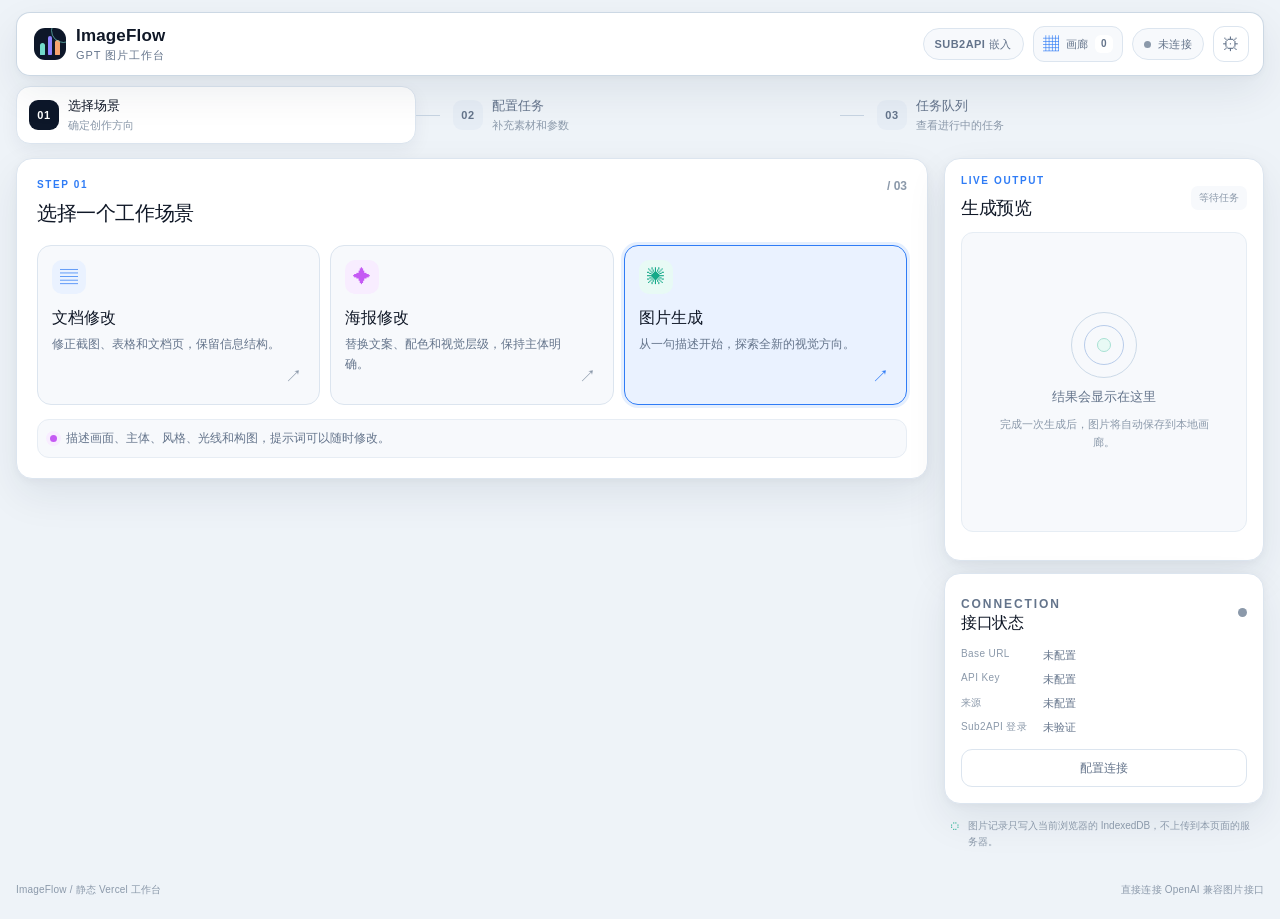
==== index.html @ b9e1495c "完善任务队列状态与重试展示" ====
<!doctype html>
<html lang="zh-CN">
  <head>
    <meta charset="UTF-8" />
    <meta name="viewport" content="width=device-width, initial-scale=1.0" />
    <meta name="theme-color" content="#0d1729" />
    <meta
      name="description"
      content="面向 gpt-image-2 的静态图片生成与编辑工作台。"
    />
    <title>ImageFlow · GPT 图片工作台</title>
    <link rel="stylesheet" href="./styles.css" />
  </head>
  <body>
    <div class="app-shell">
      <header class="topbar">
        <a class="brand" href="#top" aria-label="ImageFlow 首页">
          <span class="brand-mark" aria-hidden="true">
            <span></span><span></span><span></span>
          </span>
          <span class="brand-copy">
            <strong>ImageFlow</strong>
            <small>GPT 图片工作台</small>
          </span>
        </a>

        <div class="topbar-meta">
          <span id="embedBadge" class="meta-chip" hidden>SUB2API 嵌入</span>
          <button id="galleryButton" class="gallery-nav-button" type="button" role="tab" aria-selected="false" data-step-target="gallery" aria-controls="step-gallery" title="打开本地画廊">
            <span class="gallery-nav-icon" aria-hidden="true">▦</span>
            <span class="gallery-nav-label">画廊</span>
            <span id="galleryCount" class="gallery-nav-count">0</span>
          </button>
          <span id="connectionStatus" class="status-chip is-idle">
            <i aria-hidden="true"></i>
            未连接
          </span>
          <button id="settingsButton" class="icon-button" type="button" aria-label="打开连接设置" title="连接设置">
            <span aria-hidden="true">⚙</span>
          </button>
        </div>
      </header>

      <main id="top" class="page-content">
        <nav class="stepper" aria-label="创作步骤">
          <button class="stepper-item is-active" type="button" data-step-target="scene">
            <span class="step-number">01</span>
            <span>
              <strong>选择场景</strong>
              <small>确定创作方向</small>
            </span>
          </button>
          <span class="stepper-line" aria-hidden="true"></span>
          <button class="stepper-item" type="button" data-step-target="workspace">
            <span class="step-number">02</span>
            <span>
              <strong>配置任务</strong>
              <small>补充素材和参数</small>
            </span>
          </button>
          <span class="stepper-line" aria-hidden="true"></span>
          <button class="stepper-item" type="button" data-step-target="queue">
            <span class="step-number">03</span>
            <span>
              <strong>任务队列</strong>
              <small>查看进行中的任务</small>
            </span>
          </button>
        </nav>

        <div class="content-grid">
          <section class="main-column">
            <section id="step-scene" class="step-panel is-visible" data-step-panel="scene">
              <div class="panel-heading">
                <div>
                  <p class="panel-eyebrow">STEP 01</p>
                  <h2>选择一个工作场景</h2>
                </div>
                <span class="panel-index">/ 03</span>
              </div>

              <div class="scene-grid">
                <button class="scene-card" type="button" data-scene="document">
                  <span class="scene-icon scene-icon-blue" aria-hidden="true">▤</span>
                  <span class="scene-card-copy">
                    <strong>文档修改</strong>
                    <small>修正截图、表格和文档页，保留信息结构。</small>
                  </span>
                  <span class="scene-arrow" aria-hidden="true">↗</span>
                </button>
                <button class="scene-card" type="button" data-scene="poster">
                  <span class="scene-icon scene-icon-pink" aria-hidden="true">✦</span>
                  <span class="scene-card-copy">
                    <strong>海报修改</strong>
                    <small>替换文案、配色和视觉层级，保持主体明确。</small>
                  </span>
                  <span class="scene-arrow" aria-hidden="true">↗</span>
                </button>
                <button class="scene-card" type="button" data-scene="generate">
                  <span class="scene-icon scene-icon-mint" aria-hidden="true">✺</span>
                  <span class="scene-card-copy">
                    <strong>图片生成</strong>
                    <small>从一句描述开始，探索全新的视觉方向。</small>
                  </span>
                  <span class="scene-arrow" aria-hidden="true">↗</span>
                </button>
              </div>

              <div class="scene-note">
                <span class="note-dot" aria-hidden="true"></span>
                <span id="sceneHint">点击场景卡片后会直接进入任务配置。</span>
              </div>
            </section>

            <section id="step-workspace" class="step-panel" data-step-panel="workspace" hidden>
              <div class="panel-heading">
                <div>
                  <p class="panel-eyebrow">STEP 02</p>
                  <h2 id="workspaceTitle">配置图片生成任务</h2>
                </div>
                <span class="panel-index">/ 03</span>
              </div>

              <div id="editSourceBlock" class="source-block" hidden>
                <div class="subheading-row">
                  <div>
                    <h3>上传参考图片</h3>
                    <p>支持拖拽、文件选择和直接粘贴，最多 4 张。</p>
                  </div>
                  <button id="clearUploadsButton" class="text-button" type="button">清空</button>
                </div>
                <label id="dropzone" class="dropzone" for="imageInput">
                  <input id="imageInput" type="file" accept="image/*" multiple />
                  <span class="dropzone-symbol" aria-hidden="true">＋</span>
                  <strong>拖拽图片到这里，或点击选择</strong>
                  <small>也可以直接粘贴剪贴板中的图片</small>
                  <div id="uploadPreview" class="upload-preview" aria-live="polite"></div>
                </label>
              </div>

              <div class="prompt-block">
                <div class="subheading-row">
                  <div>
                    <h3>提示词</h3>
                    <p id="promptHint">先写清楚用户要修改或生成的内容，再按需应用右侧预置规则。</p>
                  </div>
                  <button id="resetPromptButton" class="text-button" type="button">恢复场景默认</button>
                </div>
                <div class="prompt-layout">
                  <div class="prompt-column prompt-editor">
                    <div class="prompt-column-heading">
                      <div>
                        <h4>用户要求</h4>
                        <p>描述需要修改的具体区域、文字或生成目标。</p>
                      </div>
                      <span class="prompt-column-tag">可编辑</span>
                    </div>
                    <label class="sr-only" for="promptInput">用户要求</label>
                    <textarea id="promptInput" rows="10" placeholder="例如：将标题改为……，仅修改指定区域，其余内容保持不变。"></textarea>
                  </div>
                  <div class="prompt-column prompt-presets">
                    <div class="prompt-column-heading">
                      <div>
                        <h4>基本要求</h4>
                      </div>
                      <span class="prompt-column-tag">可编辑</span>
                    </div>
                    <label class="field">
                      <span>预置项</span>
                      <select id="promptPresetSelect"></select>
                    </label>
                    <div id="presetPreview" class="preset-preview">
                      <span id="presetPreviewLabel">已应用 · 自动保存</span>
                      <label class="sr-only" for="presetPromptInput">基本要求内容</label>
                      <textarea id="presetPromptInput" rows="8" placeholder="可留空；留空后本次任务只使用用户要求。"></textarea>
                    </div>
                    <div class="preset-actions">
                      <span id="presetSaveStatus" class="preset-save-status">修改会自动保存到本地</span>
                      <button id="restorePresetButton" class="text-button" type="button">恢复预置默认</button>
                    </div>
                  </div>
                </div>
              </div>

              <div class="settings-grid">
                <label class="field">
                  <span>图片尺寸（自动识别源图）</span>
                  <select id="sizeInput">
                    <option value="auto">自动适配源图</option>
                    <option value="1024x1024">1024 × 1024</option>
                    <option value="1536x1024">1536 × 1024</option>
                    <option value="1024x1536">1024 × 1536</option>
                    <option value="2048x2048">2048 × 2048</option>
                    <option value="2048x1152">2048 × 1152</option>
                    <option value="1152x2048">1152 × 2048</option>
                  </select>
                  <small id="sourceSizeHint" class="field-hint">生图场景将显式传递 size=auto。</small>
                </label>
                <label class="field">
                  <span>质量</span>
                  <select id="qualityInput">
                    <option value="auto">自动</option>
                    <option value="low">低</option>
                    <option value="medium">标准</option>
                    <option value="high">高</option>
                  </select>
                </label>
                <label class="field">
                  <span>生成数量</span>
                  <input id="countInput" type="number" min="1" max="4" value="1" inputmode="numeric" />
                </label>
              </div>

              <div id="submitMessage" class="form-message" role="status" aria-live="polite"></div>
              <div class="panel-actions panel-actions-split">
                <button class="secondary-button" type="button" data-step-target="scene">← 返回场景</button>
                <button id="submitButton" class="primary-button" type="button">
                  <span id="submitButtonLabel">加入生成队列</span> <span aria-hidden="true">↗</span>
                </button>
              </div>
            </section>

            <section id="step-queue" class="step-panel" data-step-panel="queue" hidden>
              <div class="panel-heading">
                <div>
                  <p class="panel-eyebrow">STEP 03 / QUEUE</p>
                  <h2>任务队列</h2>
                </div>
                <button id="refreshQueueButton" class="text-button" type="button">刷新队列</button>
              </div>
              <div class="queue-summary">
                <span>任务会保存到当前浏览器，刷新页面后会继续处理。</span>
                <strong><span id="queueCount">0</span> 个进行中任务</strong>
              </div>
              <div id="queueList" class="queue-list" aria-live="polite"></div>
            </section>

            <section id="step-gallery" class="step-panel" data-step-panel="gallery" hidden>
              <div class="panel-heading">
                <div>
                  <p class="panel-eyebrow">LOCAL GALLERY</p>
                  <h2>本地画廊</h2>
                </div>
                <div class="panel-heading-actions">
                  <span id="gallerySummary" class="panel-action-summary">0 张图片</span>
                  <button id="clearGalleryButton" class="text-button danger-text-button" type="button">清空画廊</button>
                </div>
              </div>
              <p class="gallery-description">生成结果只保存在当前浏览器的 IndexedDB 中，可单独删除或一次性清理。</p>
              <div id="galleryGrid" class="gallery-grid"></div>
            </section>
          </section>

          <aside class="side-column">
            <section class="preview-card">
              <div class="preview-heading">
                <div>
                  <p class="panel-eyebrow">LIVE OUTPUT</p>
                  <h2>生成预览</h2>
                </div>
                <span id="previewStatus" class="preview-status">等待任务</span>
              </div>
              <div id="resultPreview" class="result-preview">
                <div class="result-empty">
                  <span class="result-orbit" aria-hidden="true"></span>
                  <strong>结果会显示在这里</strong>
                  <small>完成一次生成后，图片将自动保存到本地画廊。</small>
                </div>
              </div>
              <div id="resultMeta" class="result-meta" hidden></div>
            </section>

            <section class="connection-card">
              <div class="subheading-row">
                <div>
                  <p class="panel-eyebrow">CONNECTION</p>
                  <h2>接口状态</h2>
                </div>
                <span id="connectionDot" class="connection-dot is-idle" aria-hidden="true"></span>
              </div>
              <dl class="connection-list">
                <div>
                  <dt>Base URL</dt>
                  <dd id="baseUrlValue">未配置</dd>
                </div>
                <div>
                  <dt>API Key</dt>
                  <dd id="apiKeyValue">未配置</dd>
                </div>
                <div>
                  <dt>来源</dt>
                  <dd id="configSourceValue">等待配置</dd>
                </div>
                <div id="sub2apiAuthRow" hidden>
                  <dt>Sub2API 登录</dt>
                  <dd id="sub2apiAuthValue">未验证</dd>
                </div>
              </dl>
              <button id="connectionButton" class="secondary-button full-width" type="button">配置连接</button>
            </section>

            <div class="privacy-note">
              <span aria-hidden="true">◌</span>
              <span>图片记录只写入当前浏览器的 IndexedDB，不上传到本页面的服务器。</span>
            </div>
          </aside>
        </div>
      </main>

      <footer class="footer">
        <span>ImageFlow / 静态 Vercel 工作台</span>
        <span>直接连接 OpenAI 兼容图片接口</span>
      </footer>
    </div>

    <dialog id="settingsDialog" class="settings-dialog">
      <form id="settingsForm" method="dialog" class="dialog-card">
        <div class="dialog-heading">
          <div>
            <p class="panel-eyebrow">CONNECTION SETTINGS</p>
            <h2>连接你的图片接口</h2>
          </div>
          <button id="closeSettingsButton" class="icon-button" type="button" aria-label="关闭设置">×</button>
        </div>
        <p class="dialog-copy">嵌入 Sub2API 时会自动读取名为 image 的启用 Key；也支持 URL 参数注入和手动临时修改。手动填写的 API Key 只保存在当前标签页。</p>
        <label class="field">
          <span>Base URL</span>
          <input id="baseUrlInput" type="url" placeholder="https://gpt222.solov.cc" autocomplete="url" required />
        </label>
        <label class="field">
          <span>API Key</span>
          <input id="apiKeyInput" type="password" placeholder="sk-…" autocomplete="off" required />
        </label>
        <label class="field">
          <span>模型名称</span>
          <input id="modelInput" type="text" placeholder="gpt-image-2" autocomplete="off" required />
        </label>
        <p id="settingsMessage" class="form-message" role="alert"></p>
        <div class="dialog-actions">
          <button id="cancelSettingsButton" class="secondary-button" type="button">取消</button>
          <button class="primary-button" type="submit">保存连接</button>
        </div>
      </form>
    </dialog>

    <dialog id="lightboxDialog" class="lightbox-dialog">
      <button id="closeLightboxButton" class="lightbox-close" type="button" aria-label="关闭预览">×</button>
      <img id="lightboxImage" src="" alt="生成结果大图" />
      <div class="lightbox-actions">
        <span id="lightboxCaption"></span>
        <a id="downloadButton" class="secondary-button" href="#" download>下载图片</a>
      </div>
    </dialog>

    <div id="toast" class="toast" role="status" aria-live="polite"></div>
    <script src="./app.js" defer></script>
  </body>
</html>
---- styles.css ----
:root {
  --ink: #101827;
  --ink-muted: #64748b;
  --ink-soft: #8b99aa;
  --canvas: #eef3f8;
  --panel: #ffffff;
  --panel-soft: #f7f9fc;
  --line: #dce5ef;
  --line-strong: #c7d4e2;
  --navy: #0d1729;
  --blue: #2f7cf6;
  --blue-soft: #eaf2ff;
  --pink: #c55af4;
  --pink-soft: #f8edff;
  --mint: #14a989;
  --mint-soft: #e8faf5;
  --amber: #c88427;
  --amber-soft: #fff5df;
  --danger: #d24d5b;
  --danger-soft: #fff0f1;
  --shadow: 0 16px 40px rgba(19, 38, 63, 0.08), 0 2px 8px rgba(19, 38, 63, 0.04);
  --shadow-soft: 0 6px 18px rgba(19, 38, 63, 0.06);
  --radius: 16px;
  --radius-small: 10px;
  color-scheme: light;
  font-family: Inter, ui-sans-serif, -apple-system, BlinkMacSystemFont, "Segoe UI", "PingFang SC", "Hiragino Sans GB", "Microsoft YaHei", sans-serif;
  font-synthesis: none;
  text-rendering: optimizeLegibility;
}

* {
  box-sizing: border-box;
}

html {
  scroll-behavior: smooth;
}

body {
  margin: 0;
  min-width: 320px;
  min-height: 100vh;
  background: var(--canvas);
  color: var(--ink);
}

button,
input,
select,
textarea {
  font: inherit;
}

button,
a {
  -webkit-tap-highlight-color: transparent;
}

button {
  cursor: pointer;
}

button:disabled {
  cursor: not-allowed;
  opacity: 0.55;
}

a {
  color: inherit;
  text-decoration: none;
}

img {
  display: block;
  max-width: 100%;
}

.app-shell {
  width: min(1440px, calc(100% - 32px));
  margin: 0 auto;
}

.topbar {
  position: sticky;
  z-index: 10;
  top: 12px;
  display: flex;
  align-items: center;
  justify-content: space-between;
  min-height: 64px;
  padding: 10px 14px 10px 17px;
  border: 1px solid rgba(199, 212, 226, 0.9);
  border-radius: 14px;
  background: rgba(255, 255, 255, 0.96);
  box-shadow: var(--shadow);
  backdrop-filter: blur(18px);
}

.brand {
  display: inline-flex;
  align-items: center;
  gap: 10px;
}

.brand-mark {
  position: relative;
  display: inline-flex;
  align-items: flex-end;
  gap: 3px;
  width: 32px;
  height: 32px;
  padding: 5px 6px;
  overflow: hidden;
  border-radius: 11px;
  background: var(--navy);
}

.brand-mark::after {
  position: absolute;
  right: -10px;
  top: -10px;
  width: 23px;
  height: 23px;
  border: 1px solid rgba(116, 221, 207, 0.62);
  border-radius: 50%;
  content: "";
}

.brand-mark span {
  display: block;
  width: 5px;
  border-radius: 3px 3px 1px 1px;
  background: #72dcca;
}

.brand-mark span:nth-child(1) {
  height: 12px;
}

.brand-mark span:nth-child(2) {
  height: 19px;
  background: #8e83ff;
}

.brand-mark span:nth-child(3) {
  height: 15px;
  background: #f7a46f;
}

.brand-copy {
  display: grid;
  gap: 2px;
}

.brand-copy strong {
  font-size: 17px;
  letter-spacing: 0.01em;
}

.brand-copy small {
  color: var(--ink-muted);
  font-size: 11px;
  letter-spacing: 0.08em;
}

.topbar-meta {
  display: flex;
  align-items: center;
  gap: 9px;
}

.gallery-nav-button {
  display: inline-flex;
  align-items: center;
  gap: 7px;
  min-height: 36px;
  padding: 0 9px;
  border: 1px solid var(--line);
  border-radius: 11px;
  background: var(--panel-soft);
  color: var(--ink-muted);
  font-size: 11px;
  font-weight: 760;
  transition: border-color 160ms ease, background 160ms ease, color 160ms ease, transform 160ms ease;
}

.gallery-nav-button:hover,
.gallery-nav-button.is-active {
  border-color: #b7ccec;
  background: var(--blue-soft);
  color: var(--blue);
  transform: translateY(-1px);
}

.gallery-nav-icon {
  color: var(--blue);
  font-size: 16px;
  line-height: 1;
}

.gallery-nav-count {
  display: inline-grid;
  min-width: 18px;
  height: 18px;
  place-items: center;
  padding: 0 4px;
  border-radius: 6px;
  background: #fff;
  color: var(--ink-muted);
  font-size: 10px;
  line-height: 1;
}

.meta-chip,
.status-chip {
  display: inline-flex;
  align-items: center;
  gap: 7px;
  min-height: 32px;
  padding: 0 11px;
  border: 1px solid var(--line);
  border-radius: 999px;
  background: var(--panel-soft);
  color: var(--ink-muted);
  font-size: 11px;
  font-weight: 700;
  letter-spacing: 0.04em;
}

.status-chip i {
  width: 7px;
  height: 7px;
  border-radius: 50%;
  background: var(--ink-soft);
}

.status-chip.is-connected {
  border-color: #bfe9db;
  background: var(--mint-soft);
  color: #18866f;
}

.status-chip.is-connected i {
  background: var(--mint);
  box-shadow: 0 0 0 4px rgba(20, 169, 137, 0.12);
}

.status-chip.is-loading {
  border-color: #cbdcff;
  background: var(--blue-soft);
  color: #326dce;
}

.status-chip.is-loading i {
  background: var(--blue);
  animation: pulse 1.15s ease-in-out infinite;
}

.status-chip.is-error {
  border-color: #f0c7cb;
  background: var(--danger-soft);
  color: var(--danger);
}

.status-chip.is-error i {
  background: var(--danger);
}

.icon-button {
  display: inline-grid;
  place-items: center;
  width: 36px;
  height: 36px;
  padding: 0;
  border: 1px solid var(--line);
  border-radius: 11px;
  background: var(--panel);
  color: var(--ink-muted);
  font-size: 18px;
  line-height: 1;
  transition: border-color 160ms ease, color 160ms ease, transform 160ms ease;
}

.icon-button:hover {
  border-color: var(--line-strong);
  color: var(--ink);
  transform: translateY(-1px);
}

.page-content {
  padding: 22px 0 32px;
}

.panel-eyebrow {
  margin: 0 0 10px;
  color: var(--blue);
  font-size: 10px;
  font-weight: 800;
  letter-spacing: 0.16em;
}

.stepper {
  display: flex;
  align-items: center;
  margin-bottom: 14px;
}

.stepper-item {
  display: inline-flex;
  flex: 1;
  align-items: center;
  gap: 9px;
  min-width: 0;
  padding: 10px 12px;
  border: 1px solid transparent;
  border-radius: 14px;
  background: transparent;
  color: var(--ink-muted);
  text-align: left;
  transition: border-color 160ms ease, background 160ms ease, color 160ms ease;
}

.stepper-item:hover {
  border-color: var(--line);
  background: rgba(255, 255, 255, 0.55);
}

.stepper-item.is-active {
  border-color: var(--line);
  background: var(--panel);
  color: var(--ink);
  box-shadow: var(--shadow-soft);
}

.stepper-item.is-complete .step-number {
  background: var(--mint-soft);
  color: var(--mint);
}

.step-number {
  display: inline-grid;
  flex: 0 0 auto;
  place-items: center;
  width: 30px;
  height: 30px;
  border-radius: 9px;
  background: #e6edf5;
  color: var(--ink-muted);
  font-size: 11px;
  font-weight: 800;
  letter-spacing: 0.06em;
}

.stepper-item.is-active .step-number {
  background: var(--navy);
  color: #fff;
}

.stepper-item strong,
.stepper-item small {
  display: block;
}

.stepper-item strong {
  font-size: 13px;
}

.stepper-item small {
  margin-top: 3px;
  color: var(--ink-soft);
  font-size: 11px;
}

.stepper-line {
  width: 24px;
  height: 1px;
  background: var(--line-strong);
}

.content-grid {
  display: grid;
  grid-template-columns: minmax(0, 1fr) 320px;
  gap: 16px;
  align-items: start;
}

.main-column,
.side-column {
  min-width: 0;
}

.side-column {
  display: grid;
  gap: 12px;
}

.step-panel,
.preview-card,
.connection-card {
  border: 1px solid var(--line);
  border-radius: var(--radius);
  background: var(--panel);
  box-shadow: var(--shadow);
}

.step-panel {
  min-height: 0;
  padding: 20px;
}

.panel-heading,
.preview-heading,
.subheading-row,
.dialog-heading {
  display: flex;
  align-items: flex-start;
  justify-content: space-between;
  gap: 16px;
}

.panel-heading {
  margin-bottom: 18px;
}

.panel-heading-actions {
  display: inline-flex;
  align-items: center;
  gap: 14px;
}

.panel-action-summary {
  color: var(--ink-soft);
  font-size: 11px;
  white-space: nowrap;
}

.panel-heading h2,
.preview-heading h2,
.connection-card h2,
.dialog-heading h2 {
  margin: 0;
  font-size: 20px;
  font-weight: 760;
  letter-spacing: -0.02em;
}

.panel-index {
  color: var(--ink-soft);
  font-size: 12px;
  font-weight: 700;
}

.scene-grid {
  display: grid;
  grid-template-columns: repeat(3, minmax(0, 1fr));
  gap: 10px;
}

.scene-card {
  position: relative;
  display: grid;
  align-content: start;
  gap: 14px;
  min-height: 160px;
  padding: 14px;
  border: 1px solid var(--line);
  border-radius: 14px;
  background: var(--panel-soft);
  color: var(--ink);
  text-align: left;
  transition: border-color 160ms ease, background 160ms ease, box-shadow 160ms ease, transform 160ms ease;
}

.scene-card:hover {
  border-color: var(--line-strong);
  background: var(--panel);
  box-shadow: var(--shadow-soft);
  transform: translateY(-2px);
}

.scene-card.is-selected {
  border-color: var(--blue);
  background: var(--blue-soft);
  box-shadow: 0 0 0 3px rgba(47, 124, 246, 0.12);
}

.scene-icon {
  display: inline-grid;
  place-items: center;
  width: 34px;
  height: 34px;
  border-radius: 10px;
  font-size: 18px;
  font-weight: 700;
}

.scene-icon-blue {
  background: var(--blue-soft);
  color: var(--blue);
}

.scene-icon-pink {
  background: var(--pink-soft);
  color: var(--pink);
}

.scene-icon-mint {
  background: var(--mint-soft);
  color: var(--mint);
}

.scene-card-copy {
  display: grid;
  gap: 6px;
  padding-right: 16px;
}

.scene-card-copy strong {
  font-size: 16px;
}

.scene-card-copy small {
  color: var(--ink-muted);
  font-size: 12px;
  line-height: 1.65;
}

.scene-arrow {
  position: absolute;
  right: 17px;
  bottom: 16px;
  color: var(--ink-soft);
  font-size: 17px;
}

.scene-card.is-selected .scene-arrow {
  color: var(--blue);
}

.scene-note {
  display: flex;
  align-items: center;
  gap: 9px;
  margin-top: 14px;
  padding: 10px 12px;
  border: 1px solid #e7edf4;
  border-radius: 12px;
  background: var(--panel-soft);
  color: var(--ink-muted);
  font-size: 12px;
}

.note-dot {
  width: 7px;
  height: 7px;
  flex: 0 0 auto;
  border-radius: 50%;
  background: var(--pink);
  box-shadow: 0 0 0 4px var(--pink-soft);
}

.panel-actions {
  display: flex;
  justify-content: flex-end;
  gap: 10px;
  margin-top: 20px;
}

.panel-actions-split {
  justify-content: space-between;
  align-items: center;
}

.primary-button,
.secondary-button,
.text-button {
  border: 0;
  font-weight: 720;
  transition: border-color 160ms ease, background 160ms ease, color 160ms ease, transform 160ms ease;
}

.primary-button {
  display: inline-flex;
  align-items: center;
  justify-content: center;
  gap: 11px;
  min-height: 42px;
  padding: 0 16px;
  border-radius: 12px;
  background: var(--navy);
  color: #fff;
  font-size: 13px;
}

.primary-button:hover {
  background: #1a2b47;
  transform: translateY(-1px);
}

.secondary-button {
  display: inline-flex;
  align-items: center;
  justify-content: center;
  min-height: 38px;
  padding: 0 13px;
  border: 1px solid var(--line);
  border-radius: 11px;
  background: var(--panel);
  color: var(--ink-muted);
  font-size: 12px;
}

.secondary-button:hover {
  border-color: var(--line-strong);
  color: var(--ink);
  transform: translateY(-1px);
}

.text-button {
  padding: 3px 0;
  background: transparent;
  color: var(--blue);
  font-size: 12px;
}

.text-button:hover {
  color: #195fc1;
}

.full-width {
  width: 100%;
}

.source-block,
.prompt-block {
  margin-bottom: 18px;
}

.prompt-layout {
  display: grid;
  grid-template-columns: minmax(0, 1.12fr) minmax(250px, 0.88fr);
  gap: 10px;
}

.prompt-column {
  display: grid;
  align-content: start;
  gap: 9px;
  min-width: 0;
  padding: 12px;
  border: 1px solid var(--line);
  border-radius: 12px;
  background: var(--panel-soft);
}

.prompt-column-heading {
  display: flex;
  align-items: flex-start;
  justify-content: space-between;
  gap: 12px;
}

.prompt-column-heading h4 {
  margin: 0;
  color: var(--ink);
  font-size: 13px;
}

.prompt-column-heading p {
  margin: 4px 0 0;
  color: var(--ink-muted);
  font-size: 11px;
  line-height: 1.5;
}

.prompt-column-tag {
  display: inline-flex;
  flex: 0 0 auto;
  align-items: center;
  min-height: 22px;
  padding: 0 7px;
  border-radius: 7px;
  background: #fff;
  color: var(--ink-soft);
  font-size: 10px;
  font-weight: 760;
}

.prompt-editor textarea {
  height: 150px;
  min-height: 150px;
  background: #fff;
}

.prompt-presets .field {
  gap: 6px;
}

.preset-preview {
  display: grid;
  gap: 6px;
  min-height: 96px;
  padding: 9px 10px;
  border: 1px solid #dfe8f2;
  border-radius: 10px;
  background: #fff;
}

.preset-preview > span {
  color: var(--blue);
  font-size: 10px;
  font-weight: 800;
  letter-spacing: 0.08em;
}

.preset-preview textarea {
  min-height: 120px;
  height: 120px;
  padding: 9px 10px;
  border-color: #dfe8f2;
  background: #fff;
  color: var(--ink-muted);
  font-size: 11px;
  line-height: 1.65;
}

.preset-actions {
  display: flex;
  align-items: center;
  justify-content: space-between;
  gap: 10px;
}

.preset-save-status {
  color: var(--ink-soft);
  font-size: 10px;
  line-height: 1.45;
}

.danger-text-button {
  color: var(--danger);
}

.danger-text-button:hover {
  color: #ad3545;
}

.subheading-row {
  align-items: center;
  margin-bottom: 9px;
}

.subheading-row h3 {
  margin: 0;
  font-size: 13px;
  font-weight: 760;
}

.subheading-row p {
  margin: 5px 0 0;
  color: var(--ink-muted);
  font-size: 12px;
  line-height: 1.5;
}

.dropzone {
  display: grid;
  justify-items: center;
  gap: 7px;
  min-height: 120px;
  padding: 20px 16px;
  border: 1px dashed #aec4db;
  border-radius: 12px;
  background: #f8fbff;
  color: var(--ink-muted);
  text-align: center;
  transition: border-color 160ms ease, background 160ms ease;
}

.dropzone:hover,
.dropzone.is-dragging {
  border-color: var(--blue);
  background: var(--blue-soft);
}

.dropzone input {
  position: absolute;
  width: 1px;
  height: 1px;
  overflow: hidden;
  clip: rect(0 0 0 0);
  clip-path: inset(50%);
  white-space: nowrap;
}

.dropzone-symbol {
  display: inline-grid;
  place-items: center;
  width: 35px;
  height: 35px;
  border: 1px solid #c3d8ee;
  border-radius: 11px;
  background: #fff;
  color: var(--blue);
  font-size: 22px;
  line-height: 1;
}

.dropzone strong {
  color: var(--ink);
  font-size: 13px;
}

.dropzone small {
  color: var(--ink-soft);
  font-size: 11px;
}

.dropzone .upload-preview {
  width: 100%;
  justify-items: stretch;
}

.upload-preview {
  display: grid;
  grid-template-columns: repeat(auto-fill, minmax(125px, 1fr));
  gap: 8px;
  margin-top: 10px;
}

.upload-card {
  position: relative;
  overflow: hidden;
  border: 1px solid var(--line);
  border-radius: 12px;
  background: var(--panel-soft);
}

.upload-card img {
  width: 100%;
  aspect-ratio: 1;
  object-fit: cover;
}

.upload-card-footer {
  display: flex;
  align-items: center;
  justify-content: space-between;
  gap: 7px;
  padding: 8px 9px;
}

.upload-card-footer span {
  overflow: hidden;
  color: var(--ink-muted);
  font-size: 10px;
  text-overflow: ellipsis;
  white-space: nowrap;
}

.remove-upload {
  display: inline-grid;
  flex: 0 0 auto;
  place-items: center;
  width: 22px;
  height: 22px;
  padding: 0;
  border: 0;
  border-radius: 7px;
  background: var(--danger-soft);
  color: var(--danger);
  font-size: 14px;
}

textarea,
select,
input[type="text"],
input[type="url"],
input[type="password"],
input[type="number"] {
  width: 100%;
  border: 1px solid var(--line);
  border-radius: 11px;
  background: var(--panel-soft);
  color: var(--ink);
  outline: none;
  transition: border-color 160ms ease, box-shadow 160ms ease, background 160ms ease;
}

textarea {
  min-height: 150px;
  resize: vertical;
  padding: 11px 12px;
  font-size: 12px;
  line-height: 1.55;
}

textarea::placeholder,
input::placeholder {
  color: #a4afbe;
}

select,
input[type="text"],
input[type="url"],
input[type="password"],
input[type="number"] {
  min-height: 38px;
  padding: 0 10px;
  font-size: 11px;
}

textarea:focus,
select:focus,
input:focus {
  border-color: var(--blue);
  background: #fff;
  box-shadow: 0 0 0 3px rgba(47, 124, 246, 0.12);
}

.settings-grid {
  display: grid;
  grid-template-columns: 1.35fr 1fr 0.72fr;
  gap: 9px;
}

.field {
  display: grid;
  gap: 6px;
}

.field > span {
  color: var(--ink-muted);
  font-size: 10px;
  font-weight: 700;
}

.field-hint {
  min-height: 16px;
  color: var(--ink-soft);
  font-size: 10px;
  line-height: 1.45;
}

.form-message {
  min-height: 20px;
  margin: 10px 0 0;
  color: var(--ink-muted);
  font-size: 12px;
  line-height: 1.5;
}

.form-message.is-error {
  color: var(--danger);
}

.form-message.is-success {
  color: var(--mint);
}

.preview-card,
.connection-card {
  padding: 16px;
}

.preview-heading {
  align-items: center;
  margin-bottom: 12px;
}

.preview-heading h2 {
  font-size: 18px;
}

.preview-status {
  padding: 5px 8px;
  border-radius: 7px;
  background: var(--panel-soft);
  color: var(--ink-soft);
  font-size: 10px;
  font-weight: 800;
}

.preview-status.is-active {
  background: var(--blue-soft);
  color: var(--blue);
}

.preview-status.is-success {
  background: var(--mint-soft);
  color: var(--mint);
}

.preview-status.is-error {
  background: var(--danger-soft);
  color: var(--danger);
}

.result-preview {
  display: grid;
  min-height: 300px;
  overflow: hidden;
  place-items: center;
  border: 1px solid #e6edf4;
  border-radius: 12px;
  background: #f7f9fc;
}

.result-empty {
  display: grid;
  justify-items: center;
  gap: 10px;
  padding: 24px;
  color: var(--ink-soft);
  text-align: center;
}

.result-empty strong {
  color: var(--ink-muted);
  font-size: 13px;
}

.result-empty small {
  max-width: 210px;
  font-size: 11px;
  line-height: 1.6;
}

.result-orbit {
  position: relative;
  display: block;
  width: 66px;
  height: 66px;
  border: 1px solid #ccdae8;
  border-radius: 50%;
}

.result-orbit::before,
.result-orbit::after {
  position: absolute;
  inset: 12px;
  border: 1px solid #b8ccea;
  border-radius: 50%;
  content: "";
}

.result-orbit::after {
  inset: 25px;
  border-color: #a8e1d4;
  background: var(--mint-soft);
}

.result-image-grid {
  display: grid;
  grid-template-columns: repeat(2, minmax(0, 1fr));
  gap: 7px;
  width: 100%;
  padding: 8px;
}

.result-image-button {
  position: relative;
  display: block;
  overflow: hidden;
  padding: 0;
  border: 0;
  border-radius: 9px;
  background: #e9eef4;
}

.result-image-button img {
  width: 100%;
  aspect-ratio: 1;
  object-fit: cover;
  transition: transform 180ms ease;
}

.result-image-button:hover img {
  transform: scale(1.03);
}

.result-meta {
  display: flex;
  flex-wrap: wrap;
  gap: 7px 12px;
  margin-top: 12px;
  color: var(--ink-soft);
  font-size: 10px;
}

.result-meta span {
  display: inline-flex;
  align-items: center;
  gap: 5px;
}

.result-meta span::before {
  width: 4px;
  height: 4px;
  border-radius: 50%;
  background: var(--mint);
  content: "";
}

.connection-card h2 {
  font-size: 16px;
}

.connection-dot {
  width: 9px;
  height: 9px;
  border-radius: 50%;
  background: var(--ink-soft);
}

.connection-dot.is-connected {
  background: var(--mint);
  box-shadow: 0 0 0 5px rgba(20, 169, 137, 0.12);
}

.connection-dot.is-error {
  background: var(--danger);
  box-shadow: 0 0 0 5px rgba(210, 77, 91, 0.12);
}

.connection-list {
  display: grid;
  gap: 9px;
  margin: 14px 0;
}

.connection-list div {
  display: grid;
  grid-template-columns: 72px minmax(0, 1fr);
  gap: 10px;
  align-items: start;
}

.connection-list dt {
  color: var(--ink-soft);
  font-size: 10px;
  letter-spacing: 0.04em;
}

.connection-list dd {
  overflow: hidden;
  margin: 0;
  color: var(--ink-muted);
  font-size: 11px;
  text-overflow: ellipsis;
  white-space: nowrap;
}

.privacy-note {
  display: flex;
  gap: 9px;
  padding: 2px 6px;
  color: var(--ink-soft);
  font-size: 10px;
  line-height: 1.55;
}

.privacy-note > span:first-child {
  flex: 0 0 auto;
  color: var(--mint);
  font-size: 17px;
  line-height: 1;
}


.queue-summary {
  display: flex;
  align-items: center;
  justify-content: space-between;
  gap: 15px;
  margin: -5px 0 17px;
  padding: 11px 13px;
  border: 1px solid #e7edf4;
  border-radius: 11px;
  background: var(--panel-soft);
  color: var(--ink-muted);
  font-size: 11px;
  line-height: 1.5;
}

.queue-summary strong {
  flex: 0 0 auto;
  color: var(--blue);
  font-size: 11px;
}

.gallery-description {
  margin: -8px 0 18px;
  color: var(--ink-muted);
  font-size: 12px;
  line-height: 1.6;
}

.queue-list {
  display: grid;
  gap: 9px;
}

.queue-item {
  display: grid;
  grid-template-columns: auto minmax(0, 1fr) auto;
  gap: 12px;
  align-items: center;
  padding: 13px 14px;
  border: 1px solid var(--line);
  border-radius: 12px;
  background: var(--panel-soft);
}

.queue-status {
  display: inline-flex;
  align-items: center;
  min-height: 25px;
  padding: 0 7px;
  border-radius: 7px;
  background: #e9eef5;
  color: var(--ink-muted);
  font-size: 10px;
  font-weight: 800;
  white-space: nowrap;
}

.queue-status.queued,
.queue-status.running,
.queue-status.retrying {
  background: var(--blue-soft);
  color: var(--blue);
}

.queue-status.succeeded {
  background: var(--mint-soft);
  color: var(--mint);
}

.queue-status.failed {
  background: var(--danger-soft);
  color: var(--danger);
}

.queue-copy {
  min-width: 0;
}

.queue-copy strong,
.queue-copy small {
  display: block;
  overflow: hidden;
  text-overflow: ellipsis;
  white-space: nowrap;
}

.queue-copy strong {
  color: var(--ink);
  font-size: 12px;
}

.queue-copy small {
  margin-top: 4px;
  color: var(--ink-soft);
  font-size: 10px;
}

.queue-time {
  color: var(--ink-soft);
  font-size: 10px;
  white-space: nowrap;
}

.queue-actions {
  display: inline-flex;
  align-items: center;
  justify-content: flex-end;
  gap: 8px;
}

.queue-retry-button {
  padding: 0;
  color: var(--danger);
  font-size: 10px;
}

.empty-state {
  display: grid;
  place-items: center;
  min-height: 130px;
  padding: 24px;
  border: 1px dashed var(--line-strong);
  border-radius: 13px;
  color: var(--ink-soft);
  font-size: 12px;
  text-align: center;
}

.gallery-grid {
  display: grid;
  grid-template-columns: repeat(3, minmax(0, 1fr));
  gap: 12px;
}

.gallery-card {
  overflow: hidden;
  border: 1px solid var(--line);
  border-radius: 13px;
  background: var(--panel-soft);
}

.gallery-card-image {
  position: relative;
  display: block;
  width: 100%;
  padding: 0;
  border: 0;
  background: #e9eef4;
}

.gallery-card-image img {
  width: 100%;
  aspect-ratio: 1;
  object-fit: cover;
}

.gallery-card-body {
  display: grid;
  gap: 8px;
  padding: 11px;
}

.gallery-card-body strong {
  overflow: hidden;
  color: var(--ink);
  font-size: 11px;
  text-overflow: ellipsis;
  white-space: nowrap;
}

.gallery-card-body small {
  color: var(--ink-soft);
  font-size: 10px;
}

.gallery-card-actions {
  display: flex;
  gap: 7px;
}

.gallery-card-actions button,
.gallery-card-actions a {
  display: inline-flex;
  flex: 1;
  align-items: center;
  justify-content: center;
  min-height: 29px;
  padding: 0 7px;
  border: 1px solid var(--line);
  border-radius: 8px;
  background: var(--panel);
  color: var(--ink-muted);
  font-size: 10px;
}

.gallery-card-actions button:hover,
.gallery-card-actions a:hover {
  border-color: var(--line-strong);
  color: var(--ink);
}

.footer {
  display: flex;
  justify-content: space-between;
  gap: 16px;
  padding: 0 0 22px;
  color: var(--ink-soft);
  font-size: 10px;
  letter-spacing: 0.02em;
}

.settings-dialog,
.lightbox-dialog {
  width: min(460px, calc(100% - 30px));
  padding: 0;
  border: 0;
  border-radius: 18px;
  background: transparent;
  box-shadow: 0 26px 90px rgba(13, 23, 41, 0.22);
}

.settings-dialog::backdrop,
.lightbox-dialog::backdrop {
  background: rgba(13, 23, 41, 0.48);
  backdrop-filter: blur(5px);
}

.dialog-card {
  display: grid;
  gap: 14px;
  padding: 25px;
  border: 1px solid var(--line);
  border-radius: 18px;
  background: var(--panel);
}

.dialog-heading {
  align-items: center;
  margin-bottom: 1px;
}

.dialog-heading h2 {
  font-size: 20px;
}

.dialog-copy {
  margin: 0 0 2px;
  color: var(--ink-muted);
  font-size: 12px;
  line-height: 1.65;
}

.dialog-actions {
  display: flex;
  justify-content: flex-end;
  gap: 9px;
  margin-top: 4px;
}

.lightbox-dialog {
  width: min(900px, calc(100% - 24px));
  max-height: calc(100vh - 24px);
  padding: 12px;
  background: var(--navy);
}

.lightbox-dialog img {
  width: 100%;
  max-height: calc(100vh - 118px);
  border-radius: 10px;
  object-fit: contain;
  background: #182640;
}

.lightbox-close {
  position: absolute;
  top: 18px;
  right: 18px;
  z-index: 1;
  display: inline-grid;
  place-items: center;
  width: 32px;
  height: 32px;
  padding: 0;
  border: 1px solid rgba(255, 255, 255, 0.22);
  border-radius: 10px;
  background: rgba(13, 23, 41, 0.76);
  color: #fff;
  font-size: 20px;
}

.lightbox-actions {
  display: flex;
  align-items: center;
  justify-content: space-between;
  gap: 14px;
  padding: 10px 3px 0;
  color: #d5deeb;
  font-size: 11px;
}

.lightbox-actions .secondary-button {
  border-color: rgba(255, 255, 255, 0.22);
  background: transparent;
  color: #fff;
}

.toast {
  position: fixed;
  z-index: 40;
  right: 20px;
  bottom: 20px;
  max-width: min(360px, calc(100% - 40px));
  padding: 12px 15px;
  border: 1px solid var(--line);
  border-radius: 11px;
  background: var(--navy);
  color: #fff;
  box-shadow: var(--shadow);
  font-size: 12px;
  opacity: 0;
  pointer-events: none;
  transform: translateY(8px);
  transition: opacity 180ms ease, transform 180ms ease;
}

.toast.is-visible {
  opacity: 1;
  transform: translateY(0);
}

.sr-only {
  position: absolute;
  width: 1px;
  height: 1px;
  padding: 0;
  overflow: hidden;
  clip: rect(0, 0, 0, 0);
  white-space: nowrap;
  border: 0;
}

@keyframes pulse {
  0%,
  100% {
    opacity: 1;
    transform: scale(1);
  }

  50% {
    opacity: 0.45;
    transform: scale(0.72);
  }
}

@media (max-width: 1080px) {
  .content-grid {
    grid-template-columns: minmax(0, 1fr) 320px;
  }

  .scene-grid {
    grid-template-columns: 1fr;
  }

  .scene-card {
    min-height: 0;
    grid-template-columns: auto minmax(0, 1fr) auto;
    align-items: center;
    gap: 13px;
  }

  .scene-card-copy {
    padding-right: 0;
  }

  .scene-arrow {
    position: static;
  }
}

@media (max-width: 820px) {
  .app-shell {
    width: min(100% - 24px, 720px);
  }

  .topbar {
    top: 10px;
  }

  .page-content {
    padding-top: 28px;
  }

  .content-grid {
    grid-template-columns: 1fr;
  }

  .side-column {
    grid-template-columns: repeat(2, minmax(0, 1fr));
    align-items: start;
  }

  .preview-card {
    grid-column: span 2;
  }

  .privacy-note {
    grid-column: span 2;
  }

  .prompt-layout {
    grid-template-columns: 1fr;
  }
}

@media (max-width: 620px) {
  .topbar {
    padding: 11px 12px 11px 14px;
  }

  .brand-copy strong {
    font-size: 15px;
  }

  .brand-copy small,
  .meta-chip {
    display: none;
  }

  .gallery-nav-label {
    display: none;
  }

  .stepper {
    display: grid;
    grid-template-columns: 1fr;
    gap: 5px;
  }

  .stepper-line {
    display: none;
  }

  .stepper-item {
    min-height: 52px;
  }

  .step-panel {
    min-height: auto;
    padding: 18px 14px;
  }

  .panel-heading h2 {
    font-size: 20px;
  }

  .panel-heading-actions {
    align-items: flex-end;
    flex-direction: column;
    gap: 5px;
  }

  .settings-grid {
    grid-template-columns: 1fr 1fr;
  }

  .settings-grid .field:last-child {
    grid-column: span 2;
  }

  .panel-actions,
  .panel-actions-split {
    display: grid;
    grid-template-columns: 1fr;
  }

  .panel-actions .primary-button,
  .panel-actions .secondary-button {
    width: 100%;
  }

  .side-column {
    grid-template-columns: 1fr;
  }

  .preview-card,
  .privacy-note {
    grid-column: auto;
  }

  .result-preview {
    min-height: 300px;
  }

  .gallery-grid {
    grid-template-columns: repeat(2, minmax(0, 1fr));
  }

  .queue-item {
    grid-template-columns: auto minmax(0, 1fr);
  }

  .queue-summary {
    align-items: flex-start;
    flex-direction: column;
    gap: 5px;
  }

  .queue-time {
    grid-column: auto;
  }

  .queue-actions {
    grid-column: 2;
  }

  .footer {
    display: grid;
    gap: 7px;
  }
}

@media (max-width: 420px) {
  .app-shell {
    width: min(100% - 16px, 720px);
  }

  .page-content {
    padding-top: 24px;
  }

  .settings-grid {
    grid-template-columns: 1fr;
  }

  .settings-grid .field:last-child {
    grid-column: auto;
  }
}
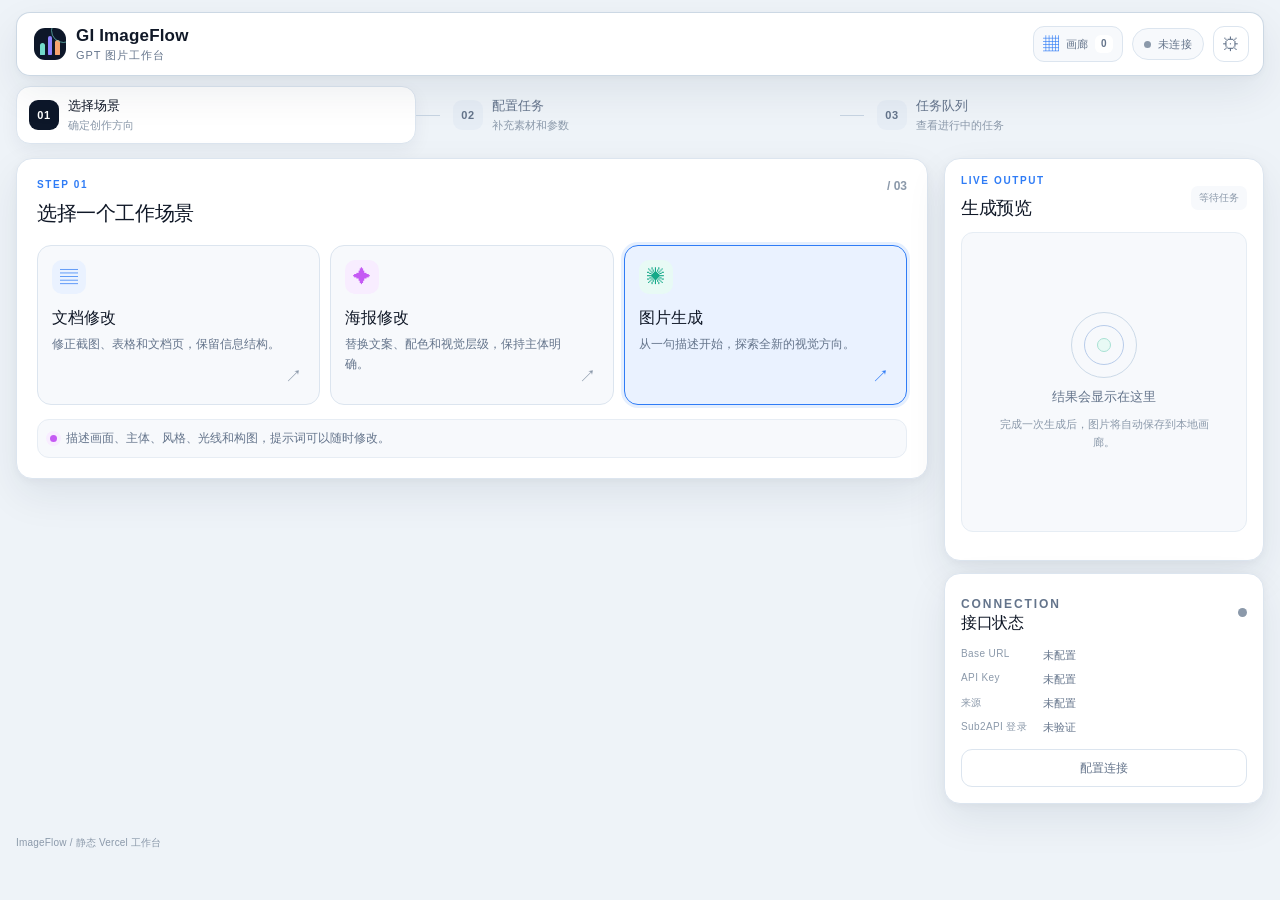
==== commit 2470d1a0: "调整工作台品牌与页面辅助信息" ====
--- a/index.html
+++ b/index.html
@@ -8,24 +8,23 @@
       name="description"
       content="面向 gpt-image-2 的静态图片生成与编辑工作台。"
     />
-    <title>ImageFlow · GPT 图片工作台</title>
+    <title>GI ImageFlow · GPT 图片工作台</title>
     <link rel="stylesheet" href="./styles.css" />
   </head>
   <body>
     <div class="app-shell">
       <header class="topbar">
-        <a class="brand" href="#top" aria-label="ImageFlow 首页">
+        <a class="brand" href="#top" aria-label="GI ImageFlow 首页">
           <span class="brand-mark" aria-hidden="true">
             <span></span><span></span><span></span>
           </span>
           <span class="brand-copy">
-            <strong>ImageFlow</strong>
+            <strong>GI ImageFlow</strong>
             <small>GPT 图片工作台</small>
           </span>
         </a>
 
         <div class="topbar-meta">
-          <span id="embedBadge" class="meta-chip" hidden>SUB2API 嵌入</span>
           <button id="galleryButton" class="gallery-nav-button" type="button" role="tab" aria-selected="false" data-step-target="gallery" aria-controls="step-gallery" title="打开本地画廊">
             <span class="gallery-nav-icon" aria-hidden="true">▦</span>
             <span class="gallery-nav-label">画廊</span>
@@ -122,6 +121,14 @@
               </div>
 
               <div id="editSourceBlock" class="source-block" hidden>
+                <div id="continuationBanner" class="continuation-banner" hidden>
+                  <span class="continuation-icon" aria-hidden="true">↻</span>
+                  <div class="continuation-copy">
+                    <strong id="continuationTitle">继续编辑</strong>
+                    <small id="continuationMeta">已载入上一轮结果</small>
+                  </div>
+                  <button id="cancelContinuationButton" class="icon-button continuation-cancel" type="button" aria-label="取消继续编辑" title="取消继续编辑">×</button>
+                </div>
                 <div class="subheading-row">
                   <div>
                     <h3>上传参考图片</h3>
@@ -299,17 +306,12 @@
               <button id="connectionButton" class="secondary-button full-width" type="button">配置连接</button>
             </section>
 
-            <div class="privacy-note">
-              <span aria-hidden="true">◌</span>
-              <span>图片记录只写入当前浏览器的 IndexedDB，不上传到本页面的服务器。</span>
-            </div>
           </aside>
         </div>
       </main>
 
       <footer class="footer">
         <span>ImageFlow / 静态 Vercel 工作台</span>
-        <span>直接连接 OpenAI 兼容图片接口</span>
       </footer>
     </div>
 
--- a/styles.css
+++ b/styles.css
@@ -211,7 +211,6 @@
   line-height: 1;
 }
 
-.meta-chip,
 .status-chip {
   display: inline-flex;
   align-items: center;
@@ -634,6 +633,70 @@
 .source-block,
 .prompt-block {
   margin-bottom: 18px;
+}
+
+.continuation-banner {
+  display: flex;
+  align-items: center;
+  gap: 9px;
+  margin-bottom: 12px;
+  padding: 9px 10px;
+  border: 1px solid #bfe9db;
+  border-radius: 11px;
+  background: var(--mint-soft);
+}
+
+.continuation-icon {
+  display: inline-grid;
+  flex: 0 0 auto;
+  width: 27px;
+  height: 27px;
+  place-items: center;
+  border-radius: 8px;
+  background: #fff;
+  color: var(--mint);
+  font-size: 17px;
+  font-weight: 800;
+}
+
+.continuation-copy {
+  display: grid;
+  min-width: 0;
+  gap: 2px;
+}
+
+.continuation-copy strong,
+.continuation-copy small {
+  overflow: hidden;
+  text-overflow: ellipsis;
+  white-space: nowrap;
+}
+
+.continuation-copy strong {
+  color: #157963;
+  font-size: 11px;
+}
+
+.continuation-copy small {
+  color: #4f9889;
+  font-size: 10px;
+}
+
+.continuation-cancel {
+  flex: 0 0 auto;
+  width: 28px;
+  height: 28px;
+  margin-left: auto;
+  border-color: transparent;
+  background: transparent;
+  color: #4f9889;
+  font-size: 16px;
+}
+
+.continuation-cancel:hover {
+  border-color: #a8dccd;
+  background: #fff;
+  color: #157963;
 }
 
 .prompt-layout {
@@ -1058,6 +1121,12 @@
   padding: 8px;
 }
 
+.result-image-item {
+  display: grid;
+  min-width: 0;
+  gap: 6px;
+}
+
 .result-image-button {
   position: relative;
   display: block;
@@ -1079,6 +1148,23 @@
   transform: scale(1.03);
 }
 
+.result-continue-button {
+  min-height: 28px;
+  padding: 0 8px;
+  border: 1px solid #b7d9d0;
+  border-radius: 8px;
+  background: #fff;
+  color: #258b77;
+  font-size: 10px;
+  font-weight: 750;
+}
+
+.result-continue-button:hover {
+  border-color: var(--mint);
+  background: var(--mint-soft);
+  color: #157963;
+}
+
 .result-meta {
   display: flex;
   flex-wrap: wrap;
@@ -1150,23 +1236,6 @@
   text-overflow: ellipsis;
   white-space: nowrap;
 }
-
-.privacy-note {
-  display: flex;
-  gap: 9px;
-  padding: 2px 6px;
-  color: var(--ink-soft);
-  font-size: 10px;
-  line-height: 1.55;
-}
-
-.privacy-note > span:first-child {
-  flex: 0 0 auto;
-  color: var(--mint);
-  font-size: 17px;
-  line-height: 1;
-}
-
 
 .queue-summary {
   display: flex;
@@ -1354,6 +1423,7 @@
   flex: 1;
   align-items: center;
   justify-content: center;
+  min-width: 0;
   min-height: 29px;
   padding: 0 7px;
   border: 1px solid var(--line);
@@ -1361,6 +1431,8 @@
   background: var(--panel);
   color: var(--ink-muted);
   font-size: 10px;
+  line-height: 1.25;
+  text-align: center;
 }
 
 .gallery-card-actions button:hover,
@@ -1574,10 +1646,6 @@
     grid-column: span 2;
   }
 
-  .privacy-note {
-    grid-column: span 2;
-  }
-
   .prompt-layout {
     grid-template-columns: 1fr;
   }
@@ -1592,8 +1660,7 @@
     font-size: 15px;
   }
 
-  .brand-copy small,
-  .meta-chip {
+  .brand-copy small {
     display: none;
   }
 
@@ -1653,8 +1720,7 @@
     grid-template-columns: 1fr;
   }
 
-  .preview-card,
-  .privacy-note {
+  .preview-card {
     grid-column: auto;
   }
 
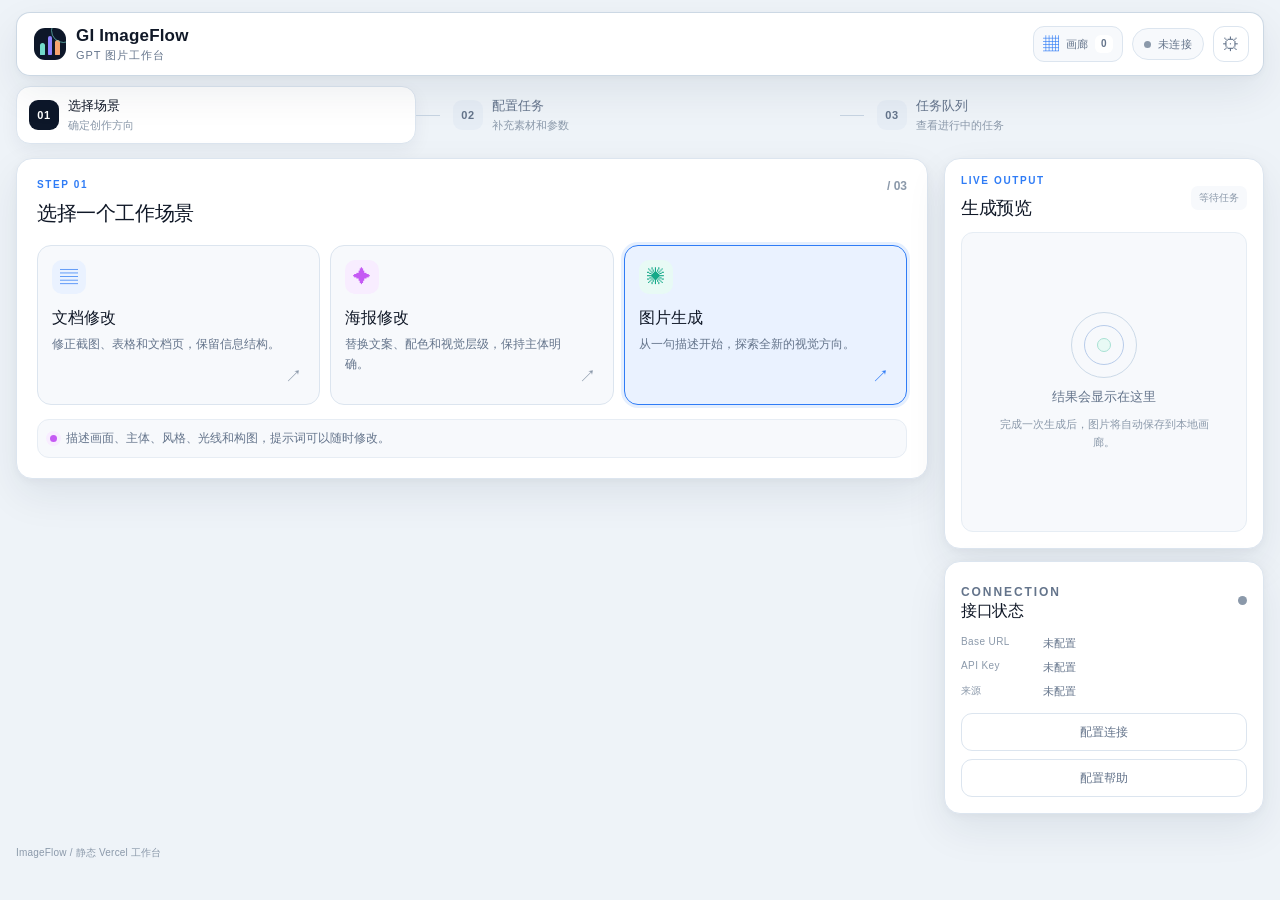
==== commit b7b12d2d: "增加图片工作台配置帮助" ====
--- a/index.html
+++ b/index.html
@@ -146,13 +146,6 @@
               </div>
 
               <div class="prompt-block">
-                <div class="subheading-row">
-                  <div>
-                    <h3>提示词</h3>
-                    <p id="promptHint">先写清楚用户要修改或生成的内容，再按需应用右侧预置规则。</p>
-                  </div>
-                  <button id="resetPromptButton" class="text-button" type="button">恢复场景默认</button>
-                </div>
                 <div class="prompt-layout">
                   <div class="prompt-column prompt-editor">
                     <div class="prompt-column-heading">
@@ -160,7 +153,6 @@
                         <h4>用户要求</h4>
                         <p>描述需要修改的具体区域、文字或生成目标。</p>
                       </div>
-                      <span class="prompt-column-tag">可编辑</span>
                     </div>
                     <label class="sr-only" for="promptInput">用户要求</label>
                     <textarea id="promptInput" rows="10" placeholder="例如：将标题改为……，仅修改指定区域，其余内容保持不变。"></textarea>
@@ -170,20 +162,14 @@
                       <div>
                         <h4>基本要求</h4>
                       </div>
-                      <span class="prompt-column-tag">可编辑</span>
+                      <button id="restorePresetButton" class="text-button" type="button">恢复预置默认</button>
                     </div>
                     <label class="field">
-                      <span>预置项</span>
                       <select id="promptPresetSelect"></select>
                     </label>
                     <div id="presetPreview" class="preset-preview">
-                      <span id="presetPreviewLabel">已应用 · 自动保存</span>
                       <label class="sr-only" for="presetPromptInput">基本要求内容</label>
                       <textarea id="presetPromptInput" rows="8" placeholder="可留空；留空后本次任务只使用用户要求。"></textarea>
-                    </div>
-                    <div class="preset-actions">
-                      <span id="presetSaveStatus" class="preset-save-status">修改会自动保存到本地</span>
-                      <button id="restorePresetButton" class="text-button" type="button">恢复预置默认</button>
                     </div>
                   </div>
                 </div>
@@ -201,7 +187,6 @@
                     <option value="2048x1152">2048 × 1152</option>
                     <option value="1152x2048">1152 × 2048</option>
                   </select>
-                  <small id="sourceSizeHint" class="field-hint">生图场景将显式传递 size=auto。</small>
                 </label>
                 <label class="field">
                   <span>质量</span>
@@ -304,6 +289,7 @@
                 </div>
               </dl>
               <button id="connectionButton" class="secondary-button full-width" type="button">配置连接</button>
+              <button id="helpButton" class="secondary-button full-width connection-help-button" type="button">配置帮助</button>
             </section>
 
           </aside>
@@ -345,6 +331,75 @@
       </form>
     </dialog>
 
+    <dialog id="helpDialog" class="help-dialog" aria-labelledby="helpDialogTitle">
+      <article class="dialog-card help-dialog-card">
+        <div class="dialog-heading">
+          <div>
+            <p class="panel-eyebrow">CONFIGURATION HELP</p>
+            <h2 id="helpDialogTitle">配置帮助</h2>
+          </div>
+          <button id="closeHelpButton" class="icon-button" type="button" aria-label="关闭配置帮助">×</button>
+        </div>
+        <p class="dialog-copy">按以下步骤创建图片接口密钥，并选择一种方式打开图片处理工作台。</p>
+
+        <section class="help-step" aria-labelledby="helpStepOneTitle">
+          <div class="help-step-heading">
+            <span class="help-step-number" aria-hidden="true">1</span>
+            <div>
+              <h3 id="helpStepOneTitle">创建 APIKEY</h3>
+              <p>在 API 平台创建名称为“image”的 APIKEY，分组为“image”。</p>
+            </div>
+          </div>
+          <figure class="help-figure">
+            <img src="./assets/connection-help/api-key.png" alt="创建密钥页面，名称和分组均设置为 image" />
+            <figcaption>名称填写 image，分组选择 image。</figcaption>
+          </figure>
+        </section>
+
+        <section class="help-step" aria-labelledby="helpStepTwoTitle">
+          <div class="help-step-heading">
+            <span class="help-step-number" aria-hidden="true">2</span>
+            <div>
+              <h3 id="helpStepTwoTitle">选择一种打开方式</h3>
+              <p>完成步骤 1 后，可以直接从 API 平台进入，也可以访问独立的图片处理站点。</p>
+            </div>
+          </div>
+          <div class="help-methods">
+            <article class="help-method">
+              <div class="help-method-heading">
+                <span class="help-method-badge">方式 1</span>
+                <h4>从 API 平台直接打开</h4>
+              </div>
+              <p>通过 API 平台导航菜单直接打开“图片处理”。</p>
+              <figure class="help-figure">
+                <img src="./assets/connection-help/image-processing-nav.png" alt="API 平台导航菜单中的图片处理入口" />
+                <figcaption>在左侧导航中选择图片处理。</figcaption>
+              </figure>
+            </article>
+
+            <article class="help-method">
+              <div class="help-method-heading">
+                <span class="help-method-badge">方式 2</span>
+                <h4>访问独立图片处理站点</h4>
+              </div>
+              <p>
+                访问
+                <a class="help-link" href="https://image.glor-ai.top" target="_blank" rel="noreferrer">https://image.glor-ai.top</a>，在配置连接中输入：
+              </p>
+              <ul class="help-config-list">
+                <li><span>Base URL</span><code>https://api.glor-ai.top:1443</code></li>
+                <li><span>API Key</span><strong>步骤 1 创建的 APIKEY</strong></li>
+              </ul>
+              <figure class="help-figure">
+                <img src="./assets/connection-help/connection-settings.png" alt="图片处理站点的连接设置，填写 Base URL 和 API Key" />
+                <figcaption>Base URL 使用 https://api.glor-ai.top:1443。</figcaption>
+              </figure>
+            </article>
+          </div>
+        </section>
+      </article>
+    </dialog>
+
     <dialog id="lightboxDialog" class="lightbox-dialog">
       <button id="closeLightboxButton" class="lightbox-close" type="button" aria-label="关闭预览">×</button>
       <img id="lightboxImage" src="" alt="生成结果大图" />
--- a/styles.css
+++ b/styles.css
@@ -32,6 +32,10 @@
   box-sizing: border-box;
 }
 
+[hidden] {
+  display: none !important;
+}
+
 html {
   scroll-behavior: smooth;
 }
@@ -630,6 +634,10 @@
   width: 100%;
 }
 
+.connection-help-button {
+  margin-top: 8px;
+}
+
 .source-block,
 .prompt-block {
   margin-bottom: 18px;
@@ -736,19 +744,6 @@
   line-height: 1.5;
 }
 
-.prompt-column-tag {
-  display: inline-flex;
-  flex: 0 0 auto;
-  align-items: center;
-  min-height: 22px;
-  padding: 0 7px;
-  border-radius: 7px;
-  background: #fff;
-  color: var(--ink-soft);
-  font-size: 10px;
-  font-weight: 760;
-}
-
 .prompt-editor textarea {
   height: 150px;
   min-height: 150px;
@@ -769,13 +764,6 @@
   background: #fff;
 }
 
-.preset-preview > span {
-  color: var(--blue);
-  font-size: 10px;
-  font-weight: 800;
-  letter-spacing: 0.08em;
-}
-
 .preset-preview textarea {
   min-height: 120px;
   height: 120px;
@@ -785,19 +773,6 @@
   color: var(--ink-muted);
   font-size: 11px;
   line-height: 1.65;
-}
-
-.preset-actions {
-  display: flex;
-  align-items: center;
-  justify-content: space-between;
-  gap: 10px;
-}
-
-.preset-save-status {
-  color: var(--ink-soft);
-  font-size: 10px;
-  line-height: 1.45;
 }
 
 .danger-text-button {
@@ -998,13 +973,6 @@
   font-weight: 700;
 }
 
-.field-hint {
-  min-height: 16px;
-  color: var(--ink-soft);
-  font-size: 10px;
-  line-height: 1.45;
-}
-
 .form-message {
   min-height: 20px;
   margin: 10px 0 0;
@@ -1119,6 +1087,10 @@
   gap: 7px;
   width: 100%;
   padding: 8px;
+}
+
+.result-image-grid.is-single {
+  grid-template-columns: minmax(0, 1fr);
 }
 
 .result-image-item {
@@ -1461,7 +1433,18 @@
   box-shadow: 0 26px 90px rgba(13, 23, 41, 0.22);
 }
 
+.help-dialog {
+  width: min(980px, calc(100% - 24px));
+  max-height: calc(100vh - 24px);
+  padding: 0;
+  border: 0;
+  border-radius: 18px;
+  background: transparent;
+  box-shadow: 0 26px 90px rgba(13, 23, 41, 0.22);
+}
+
 .settings-dialog::backdrop,
+.help-dialog::backdrop,
 .lightbox-dialog::backdrop {
   background: rgba(13, 23, 41, 0.48);
   backdrop-filter: blur(5px);
@@ -1490,6 +1473,161 @@
   color: var(--ink-muted);
   font-size: 12px;
   line-height: 1.65;
+}
+
+.help-dialog-card {
+  max-height: calc(100vh - 24px);
+  overflow-y: auto;
+  padding: 25px;
+}
+
+.help-step {
+  display: grid;
+  gap: 14px;
+  padding: 16px;
+  border: 1px solid var(--line);
+  border-radius: 14px;
+  background: var(--panel-soft);
+}
+
+.help-step-heading {
+  display: flex;
+  align-items: flex-start;
+  gap: 11px;
+}
+
+.help-step-number {
+  display: inline-grid;
+  flex: 0 0 auto;
+  place-items: center;
+  width: 28px;
+  height: 28px;
+  border-radius: 9px;
+  background: var(--blue-soft);
+  color: var(--blue);
+  font-size: 13px;
+  font-weight: 800;
+}
+
+.help-step-heading h3 {
+  margin: 1px 0 4px;
+  font-size: 16px;
+}
+
+.help-step-heading p,
+.help-method p {
+  margin: 0;
+  color: var(--ink-muted);
+  font-size: 12px;
+  line-height: 1.65;
+}
+
+.help-figure {
+  display: grid;
+  justify-items: center;
+  gap: 7px;
+  margin: 0;
+}
+
+.help-figure img {
+  display: block;
+  width: 100%;
+  max-height: min(58vh, 720px);
+  border: 1px solid var(--line);
+  border-radius: 10px;
+  background: #fff;
+  object-fit: contain;
+}
+
+.help-figure figcaption {
+  color: var(--ink-soft);
+  font-size: 10px;
+  line-height: 1.5;
+  text-align: center;
+}
+
+.help-methods {
+  display: grid;
+  grid-template-columns: repeat(2, minmax(0, 1fr));
+  gap: 12px;
+}
+
+.help-method {
+  display: grid;
+  align-content: start;
+  gap: 10px;
+  min-width: 0;
+  padding: 14px;
+  border: 1px solid var(--line);
+  border-radius: 12px;
+  background: var(--panel);
+}
+
+.help-method-heading {
+  display: flex;
+  align-items: center;
+  gap: 8px;
+}
+
+.help-method-heading h4 {
+  margin: 0;
+  color: var(--ink);
+  font-size: 13px;
+}
+
+.help-method-badge {
+  flex: 0 0 auto;
+  padding: 4px 6px;
+  border-radius: 6px;
+  background: var(--mint-soft);
+  color: var(--mint);
+  font-size: 10px;
+  font-weight: 800;
+  white-space: nowrap;
+}
+
+.help-link {
+  color: var(--blue);
+  overflow-wrap: anywhere;
+}
+
+.help-link:hover {
+  color: #195fc1;
+  text-decoration: underline;
+}
+
+.help-config-list {
+  display: grid;
+  gap: 7px;
+  margin: 0;
+  padding: 10px 11px;
+  border: 1px solid var(--line);
+  border-radius: 9px;
+  background: var(--panel-soft);
+  list-style: none;
+}
+
+.help-config-list li {
+  display: grid;
+  grid-template-columns: 72px minmax(0, 1fr);
+  gap: 8px;
+  align-items: start;
+  color: var(--ink-muted);
+  font-size: 11px;
+  line-height: 1.5;
+}
+
+.help-config-list li > span {
+  color: var(--ink-soft);
+}
+
+.help-config-list code,
+.help-config-list strong {
+  min-width: 0;
+  overflow-wrap: anywhere;
+  color: var(--ink);
+  font-size: 11px;
+  font-weight: 650;
 }
 
 .dialog-actions {
@@ -1720,6 +1858,25 @@
     grid-template-columns: 1fr;
   }
 
+  .help-dialog {
+    width: calc(100% - 16px);
+    max-height: calc(100vh - 16px);
+  }
+
+  .help-dialog-card {
+    max-height: calc(100vh - 16px);
+    padding: 18px;
+  }
+
+  .help-methods {
+    grid-template-columns: 1fr;
+  }
+
+  .help-config-list li {
+    grid-template-columns: 1fr;
+    gap: 2px;
+  }
+
   .preview-card {
     grid-column: auto;
   }
